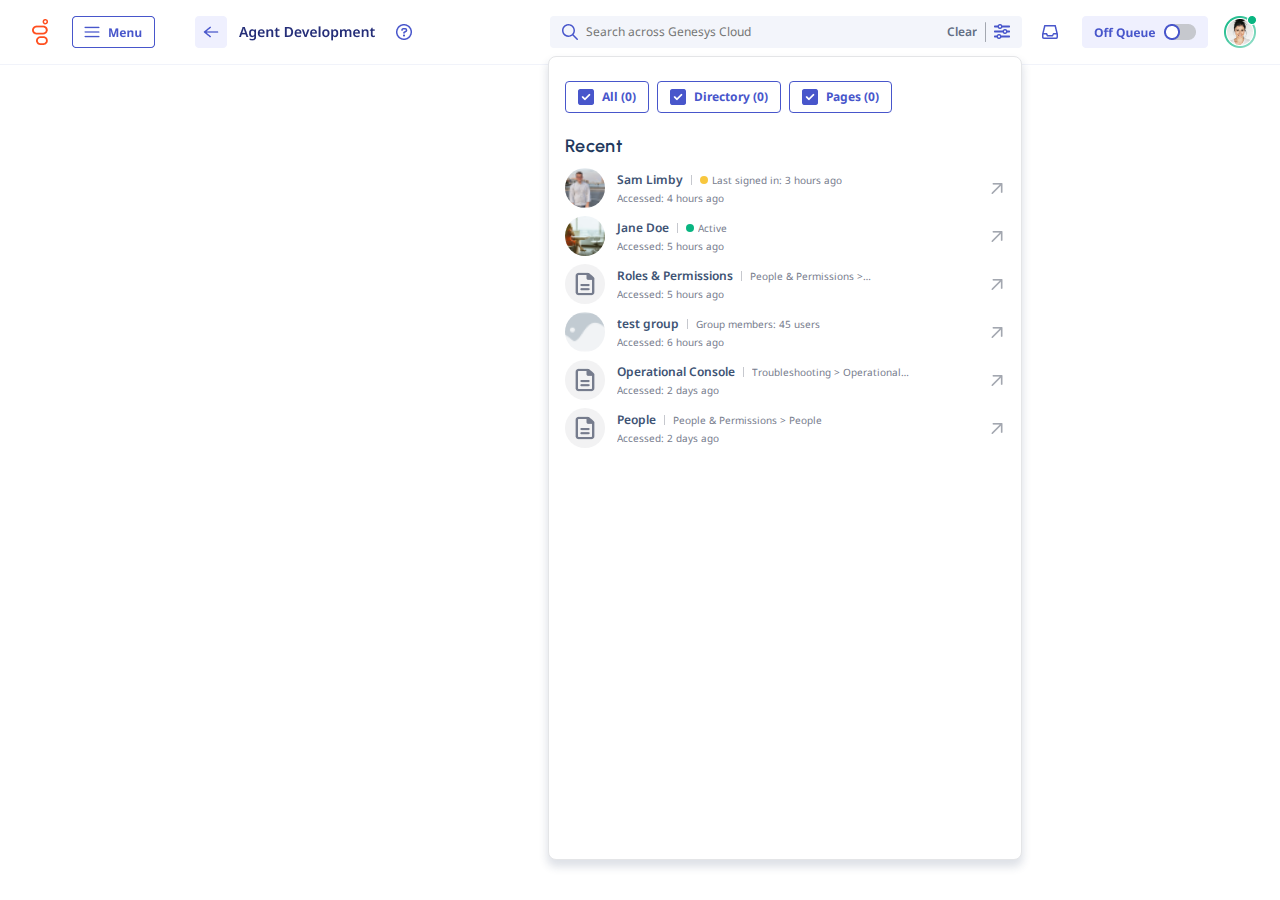
==== index.html @ 3c7d4ca5 "header reorientation and margin changes" ====
<!DOCTYPE html>
<html lang="en">
<head>
  	<meta charset="utf-8">
  	<meta name="viewport" content="initial-scale=1, width=device-width">
  	<link rel="stylesheet"  href="style.css" />
  	<link rel="stylesheet" href="https://fonts.googleapis.com/css2?family=Patrick Hand:wght@400&display=swap" />
    <link rel="preconnect" href="https://fonts.googleapis.com">
    <link rel="preconnect" href="https://fonts.gstatic.com" crossorigin>
    <link href="https://fonts.googleapis.com/css2?family=Noto+Sans:ital,wght@0,100..900;1,100..900&family=Urbanist:ital,wght@0,100..900;1,100..900&display=swap" rel="stylesheet">
    <title>Global Search Wireframe</title>
</head>
<body>
    <script src="script.js"></script>
    <script src="searchData.json"></script>
  	<div class="body-main">
    	<div class="header">
            <div class="search-wrapper">
                <img class="header-left "src="images/left-aligned.png">
                <div class="header-right_aligned">
                    <div class="search-field">
                        <div class="search-left_aligned">
                            <svg xmlns="http://www.w3.org/2000/svg" width="16" height="16" viewBox="0 0 16 16" fill="none">
                                <path d="M15.7574 14.7188L11.5687 10.5312C12.4752 9.42188 12.9754 8.025 12.9754 6.5C12.9754 2.90937 10.0643 0 6.47362 0C2.88297 0 0 2.91031 0 6.5C0 10.0897 2.91079 13 6.47362 13C7.99871 13 9.39784 12.4716 10.506 11.5925L14.6946 15.78C14.8696 15.9281 15.0634 16 15.2541 16C15.4448 16 15.638 15.9267 15.7846 15.7803C16.0762 15.4875 16.0762 15.0125 15.7574 14.7188ZM1.50041 6.5C1.50041 3.74312 3.74414 1.5 6.50175 1.5C9.25937 1.5 11.5031 3.74312 11.5031 6.5C11.5031 9.25688 9.25937 11.5 6.50175 11.5C3.74414 11.5 1.50041 9.25625 1.50041 6.5Z" fill="#4856CB"/>
                            </svg>
                            <input class="search-field_input" type="text" placeholder="Search across Genesys Cloud" id="search-input" autocomplete="off"/>
                        </div>
                        <button class="clear-search" id="search-clear_button">Clear</button>
                        <div class="search-divider"></div>
                        <img class="filter-button" src="icons/filter.png" id="search-filter_button">
                    </div>
                    <img src="images/right-aligned.png">
                </div>
            </div>
        </div>
        <div class="floating-side-sheet" id="floating-side-sheet">
        	<div class="search-container">
                <div class="search-container_lower-row" id="quickfilter-container_default">
                    <button class="quick-filter_button" id="quick-filter_all"></button>
                    <button class="quick-filter_button" id="quick-filter_people">
                        <img src="icons/checked.png">
                        People
                    </button>
                    <button class="quick-filter_button" id="quick-filter_page">
                        <img src="icons/checked.png">
                        Pages
                    </button>
                </div>
                <div class="advanced-filter_container" id="quickfilter-container_active">
                    <div class="advanced-filter_container-header">
                        <h3 class="help-subtitle_text">Filters</h3>
                        <img src="icons/sm-close.png" class="close-filter_icon" id="close-filter">
                    </div>
                    <div class="search-container_lower-row">
                        <div class="filter-placeholder_container">
                            <h3 class="filter-placeholder_text">Placeholder for possible filters</h3>
                        </div>
                    </div>
                </div>
            </div>
            <div class="dynamic-content_block" id="dynamic-content_block">
                <div class="content-body" id="content-container">
                    <h3 class="content-subtitle_text">Recent</h3>
                    <div class="inline-row">
                        <div class="inline-row_nested">
                            <img class="sm-avatar" src="images/image1.png">
                            <div class="inline-text_container">
                                <div class="upper_inline-text_container">
                                    <h4 class="inline-title_text">Sam Limby</h4>
                                    <div class="inline-divider"></div>
                                    <div class="inline-activity_bar">
                                        <div class="inactive-circle"></div>
                                        <p class="inline-footnote_text">
                                            Last signed in: 3 hours ago
                                        </p>
                                    </div>
                                </div>
                                <div class="lower_inline-text_container">
                                    <p class="inline-footnote_text">Accessed: 4 hours ago</p>
                                </div>
                            </div>
                        </div>
                        <img src="icons/open.png">
                    </div>
                    <div class="inline-row">
                        <div class="inline-row_nested">
                            <img class="sm-avatar" src="images/female-image5.png">
                            <div class="inline-text_container">
                                <div class="upper_inline-text_container">
                                    <h4 class="inline-title_text">Jane Doe</h4>
                                    <div class="inline-divider"></div>
                                    <div class="inline-activity_bar">
                                        <div class="active-circle"></div>
                                        <p class="inline-footnote_text">
                                            Active
                                        </p>
                                    </div>
                                </div>
                                <div class="lower_inline-text_container">
                                    <p class="inline-footnote_text">Accessed: 5 hours ago</p>
                                </div>
                            </div>
                        </div>
                        <img src="icons/open.png">
                    </div>
                    <div class="inline-row">
                        <div class="inline-row_nested">
                            <img class="sm-avatar" src="images/icon-avatar.png">
                            <div class="inline-text_container">
                                <div class="upper_inline-text_container">
                                    <h4 class="inline-title_text">Roles & Permissions</h4>
                                    <div class="inline-divider"></div>
                                    <p class="inline-footnote_text">
                                        People & Permissions > Roles/Permissions
                                    </p>
                                </div>
                                <div class="lower_inline-text_container">
                                    <p class="inline-footnote_text">Accessed: 5 hours ago</p>
                                </div>
                            </div>
                        </div>
                        <img src="icons/open.png">
                    </div>
                    <div class="inline-row">
                        <div class="inline-row_nested">
                            <img class="sm-avatar" src="images/placeholder.png">
                            <div class="inline-text_container">
                                <div class="upper_inline-text_container">
                                    <h4 class="inline-title_text">test group</h4>
                                    <div class="inline-divider"></div>
                                    <p class="inline-footnote_text">
                                        Group members: 45 users
                                    </p>
                                </div>
                                <div class="lower_inline-text_container">
                                    <p class="inline-footnote_text">Accessed: 6 hours ago</p>
                                </div>
                            </div>
                        </div>
                        <img src="icons/open.png">
                    </div>
                    <div class="inline-row">
                        <div class="inline-row_nested">
                            <img class="sm-avatar" src="images/icon-avatar.png">
                            <div class="inline-text_container">
                                <div class="upper_inline-text_container">
                                    <h4 class="inline-title_text">Operational Console</h4>
                                    <div class="inline-divider"></div>
                                    <p class="inline-footnote_text">
                                        Troubleshooting > Operational Console
                                    </p>
                                </div>
                                <div class="lower_inline-text_container">
                                    <p class="inline-footnote_text">Accessed: 2 days ago</p>
                                </div>
                            </div>
                        </div>
                        <img src="icons/open.png">
                    </div>
                    <div class="inline-row">
                        <div class="inline-row_nested">
                            <img class="sm-avatar" src="images/icon-avatar.png">
                            <div class="inline-text_container">
                                <div class="upper_inline-text_container">
                                    <h4 class="inline-title_text">People</h4>
                                    <div class="inline-divider"></div>
                                    <p class="inline-footnote_text">
                                        People & Permissions > People
                                    </p>
                                </div>
                                <div class="lower_inline-text_container">
                                    <p class="inline-footnote_text">Accessed: 2 days ago</p>
                                </div>
                            </div>
                        </div>
                        <img src="icons/open.png">
                    </div>
                </div>
            </div>
        </div>
  	</div>
</body>
</html>
---- style.css ----
* {
    padding: 0;
    margin: 0;
}

.body-main {
    width: 100%;
    position: relative;
    background-color: #fff;
    height: 100vh;
    overflow: hidden;
    display: flex;
    flex-direction: column;
    align-items: flex-end;
    justify-content: flex-start;
    text-align: left;
    font-size: 14px;
    color: #626e84;
    font-family: 'Patrick Hand';
}

/* header */

.header {
    display: flex;
    width: 100%;
    border-bottom: 1px solid #F1F3FA;
    background: #FFF;
    overflow: hidden;
    display: flex;
    flex-direction: row;
    align-items: flex-start;
    justify-content: flex-end;
    padding: 16px 24px;
    box-sizing: border-box;
}

.header-right_aligned {
    display: flex;
    flex-direction: row;
    gap: 12px;
}


.search-wrapper {
    display: flex;
    width: 100%;
    flex-direction: row;
    align-items: center;
    justify-content: space-between;
    gap: 12px;
}

.top-nav_search-field-active {
    display: flex;
    width: 448px;
    height: 32px;
    padding: 5px 12px;
    justify-content: space-between;
    align-items: center;
    border-radius: 4px;
    background: var(--color-cornflower-200, #E4E5E7);
    border: transparent;
    cursor: pointer;
}

.icon-wrapper {
    display: flex;
    padding: 8px;
    align-items: center;
    gap: 48px;
    border-radius: 4px;
    background: var(--color-cornflower-400, #A3A7B0);
}

/* header - initial search */

.top-nav_search-field {
    display: flex;
    width: 200px;
    height: 32px;
    padding: 5px 12px;
    justify-content: space-between;
    align-items: center;
    border-radius: 4px;
    background: var(--color-lavenderhaze-200, #F3F5FB);
    border: transparent;
    cursor: pointer;
}

.sm-nav_block {
    display: flex;
    width: var(--button-icon_only-width, 32px);
    height: var(--button-height, 32px);
    justify-content: center;
    align-items: center;
    border-radius: var(--button-border_radius, 4px);
    background: var(--color-cornflower-200, #E4E5E7);
}

.lg-nav_block {
    display: flex;
    width: 164px;
    height: var(--button-height, 32px);
    justify-content: center;
    align-items: center;
    border-radius: var(--button-border_radius, 4px);
    background: var(--color-cornflower-200, #E4E5E7);
}


.top-nav_search-left_aligned {
    display: flex;
    align-items: center;
    gap: 16px;
}

/* Side Sheet [Default] */

.floating-side-sheet {
    position: absolute;
    margin-top: 56px;
    margin-bottom: 40px;
    top: 0;
    bottom: 0; 
    right: 258px;
    display: flex;
    width: 440px;
    padding: 24px 16px;
    flex-direction: column;
    align-items: center;
    gap: 12px;
    flex: 1 0 0;
    border-radius: 8px;
    border: 1px solid var(--color-cornflower-200, #E4E5E7);
    background: #FFF;
    /* ❌[DEPRECATED]/large 30 */
    box-shadow: 0px 6px 8px 1px rgba(35, 57, 93, 0.15);
}

.search-container {
    display: flex;
    width: 100%;
    flex-direction: column;
    align-items: flex-start;
    gap: 12px;
    align-self: stretch;
}

.search-container_upper-row {
    display: flex;
    justify-content: center;
    align-items: flex-start;
    width: 100%;
    gap: 12px;
    align-self: stretch;
}

.search-container_lower-row {
    display: flex;
    align-items: center;
    width: 100%;
    gap: 8px;
}

.container-divider {
    width: 100%;
    height: 1px;
    background: var(--color-cornflower-200, #E4E5E7);
}

.dynamic-content_block {
    display: flex;
    width: 100%;
    height: 100%;
    overflow: scroll; 
    flex-direction: column;
    gap: 24px;
    margin-top: 8px;

}

.content-body {
    display: flex;
    flex-direction: column;
    align-items: center;
    width: 100%;
    gap: 8px;
    align-self: stretch;
    box-sizing: border-box;
}

.content-subtitle_text {
    color: var(--color-cornflower-800, #23395D);
    font-family: Urbanist;
    font-size: 18px;
    font-style: normal;
    font-weight: 600;
    line-height: 27px; /* 150% */
    letter-spacing: 0.36px;
    align-items: center;
    gap: 8px;
    align-self: stretch;
}

/* Side Sheet [Partial Input] */

.content-section {
    display: flex;
    height: 263px;
    flex-direction: column;
    align-items: center;
    gap: 8px;
    align-self: stretch;
    overflow: hidden;
}

.content-subtitle {
    display: flex;
    align-items: flex-start;
    gap: 8px;
    align-self: stretch;
}


/* Search Field - Side Sheet */

.search-field {
    display: flex;
    width: 448px;
    padding: 5px 12px;
    align-items: center;
    gap: 8px;
    border-radius: 4px;
    background: var(--color-lavenderhaze-200, #F3F5FB);
    justify-content: space-between;
}

.search-left_aligned {
    display: flex;
    flex: 1;
    align-items: center;
    gap: 8px;
}

.search-field_input {
    display: flex;
    flex: 1;
    align-items: center;
    color: var(--color-cornflower-700, #3E5374);
    font-family: "Noto Sans";
    font-size: 12px;
    font-style: normal;
    font-weight: 400;
    line-height: 18px; /* 150% */
    border: transparent;
    background-color: transparent;
    outline: none;
}

.search-field_input:placeholder-shown {
    overflow: hidden;
    color: var(--color-cornflower-400, #A3A7B0);
    font-family: "Noto Sans";
    font-size: 12px;
    font-style: normal;
    font-weight: 400;
    line-height: 18px; /* 150% */
}

.clear-search {
    background: transparent;
    border: transparent;
    overflow: hidden;
    color: var(--color-cornflower-600, #626E84);
    text-overflow: ellipsis;
    font-family: "Noto Sans";
    font-size: 12px;
    font-style: normal;
    font-weight: 600;
    line-height: 18px; /* 150% */
    cursor: pointer;
}

.filter-button {
    display: flex;
    justify-content: center;
    align-items: center;
    fill: var(--color-cornflower-800, #23395D);
    cursor: pointer;
}

.search-divider {
    width: 1px;
    height: 20px;
    flex-shrink: 0;
    border-radius: 32px;
    background: var(--color-cornflower-400, #A3A7B0);
}

.quick-filter_all {
    display: flex;
    height: var(--button-height, 32px);
    padding: 0px 12px;
    justify-content: center;
    align-items: center;
    gap: 8px;
    border-radius: var(--button-border_radius, 4px);
    background: var(--color-lavenderhaze-200, #F3F5FB);
    color: var(--button-secondary-default-foreground_color, #4856CB);
    border: transparent;
    font-family: "Noto Sans";
    font-size: 12px;
    font-style: normal;
    font-weight: 700;
    line-height: 16px; /* 133.333% */
    cursor: pointer;
}

.quick-filter_all:hover {
    background: #EFF0FE;
}

.quick-filter_all-active {
    display: flex;
    display: flex;
    height: var(--button-height, 32px);
    padding: 0px 12px;
    justify-content: center;
    align-items: center;
    gap: 8px;
    border-radius: var(--button-border_radius, 4px);
    border: transparent;
    background: #C6CEEC;
    color: var(--button-secondary-default-foreground_color, #4856CB);
    font-family: "Noto Sans";
    font-size: 12px;
    font-style: normal;
    font-weight: 700;
    line-height: 16px; /* 133.333% */
    cursor: pointer;
}

.quick-filter_all-active:hover {
    background: var(--color-lavenderhaze-300, #B5BFE6);
}

.quick-filter_button {
    display: flex;
    height: var(--button-height, 32px);
    padding: 0px 12px;
    justify-content: center;
    align-items: center;
    gap: 8px;
    border-radius: var(--button-border_radius, 4px);
    border: 1px solid var(--button-tertiary-default-foreground_color, #4856CB);
    background: var(--button-tertiary-default-background_color, rgba(0, 0, 0, 0.00));
    color: var(--button-tertiary-default-foreground_color, #4856CB);
    font-family: "Noto Sans";
    font-size: 12px;
    font-style: normal;
    font-weight: 700;
    line-height: 16px; /* 133.333% */
    cursor: pointer;
}

.quick-filter_button:hover {
    background-color: var(--color-lavenderhaze-200, #F3F5FB);
}

.advanced-filter_container {
    display: flex;
    padding: 12px 16px;
    flex-direction: column;
    justify-content: center;
    align-items: flex-start;
    gap: 8px;
    align-self: stretch;
    border-radius: 8px;
    background: var(--color-lavenderhaze-200, #F3F5FB);
}

.help-subtitle_text {
    color: var(--color-primary-main, #4856CB);
    font-family: "Noto Sans";
    font-size: 12px;
    font-style: normal;
    font-weight: 600;
    line-height: 18px; /* 150% */
}

.advanced-filter_container-header {
    display: flex;
    justify-content: space-between;
    align-items: center;
    align-self: stretch;
}

.filter-placeholder_container {
    display: flex;
    padding: 12px 16px;
    width: 100%;
    justify-content: center;
    align-items: center;
    gap: 10px;
    align-self: stretch;
    border-radius: 4px;
    border: 1px dashed var(--color-lavenderhaze-600, #B5BFE6);
    background: var(--color-lavenderhaze-300, #E8EBF7);
}

.filter-placeholder_text {
    color: var(--color-primary-main, #4856CB);
    font-family: "Noto Sans";
    font-size: 12px;
    font-style: normal;
    font-weight: 400;
    line-height: 18px; /* 150% */
}

.advanced-filter_tag {
    display: flex;
    padding: 4px 12px;
    justify-content: center;
    align-items: center;
    gap: 4px;
    border-radius: 16px;
    border: 1px solid var(--color-cornflower-400, #A3A7B0);
    background: var(--color-white, #FFF);
    color: var(--color-cornflower-700, #3E5374);
    font-family: "Patrick Hand";
    font-size: 12px;
    font-style: normal;
    font-weight: 400;
    line-height: 18px; /* 150% */
}

.close-filter_icon {
    cursor: pointer;
}


/* Inline-row - Side Sheet */

.content-header_block {
    display: flex;
    flex-direction: column;
    width: 100%;
    padding: 0px 0px 8px 0px;
    align-items: center;
    gap: 12px;
}

.content-header_line {
    display: flex;
    height: 1px;
    width: 100%;
    background: var(--color-cornflower-200, #E4E5E7);
}

.content-container_subtitle-row {
    display: inline-flex;
    align-items: center;
    width: 100%;
    gap: 8px;
}

.inline-row {
    display: flex;
    width: 100%;
    align-items: center;
    gap: 8px;
    align-self: stretch;
}

.inline-row_nested {
    display: flex;
    align-items: center;
    gap: 12px;
    flex: 1 0 0;
}

.sm-avatar {
    display: flex;
    width: 40px;
    height: 40px;
    border-radius: 100px;
}

.inline-text_container {
    display: flex;
    width: 306px;
    gap: 2px;
    flex-direction: column;
    align-items: flex-start;
}

.upper_inline-text_container {
    display: flex;
    align-items: center;
    gap: 8px;
}

.inline-divider {
    width: 1px;
    height: 10px;
    background-color: var(--color-cornflower-300, #C6C8CE);
}

.inline-activity_bar {
    display: flex;
    align-items: center;
    gap: 4px;
}

.inactive-circle {
    width: 8px;
    height: 8px;
    border-radius: 100px;
    background-color: var(--color-warning-main, #F8C73E);
}

.active-circle {
    width: 8px;
    height: 8px;
    border-radius: 100px;
    background-color: #09B581;
}

.lower_inline-text_container {
    display: flex;
    align-items: center;
    gap: 8px;
    width: 100%;
}

.search-text {
    color: var(--color-cornflower-400, #A3A7B0);
    font-family: "Noto Sans";
    font-size: 12px;
    font-style: normal;
    font-weight: 400;
    line-height: 18px; /* 150% */
}

.inline-title_text {
    color: var(--color-cornflower-700, #3E5374);
    font-family: "Noto Sans";
    font-size: 12px;
    font-style: normal;
    font-weight: 600;
    line-height: 18px; /* 150% */
}

.inline-body_text {
    color: var(--color-cornflower-600, #626E84);
    font-family: "Noto Sans";
    font-size: 10px;
    font-style: normal;
    font-weight: 400;
    line-height: normal;
}

.inline-bold-body_text {
    color: var(--color-cornflower-700, #3E5374);
    font-family: "Patrick Hand";
    font-size: 12px;
    font-style: normal;
    font-weight: 400;
    line-height: 18px; /* 150% */
}

.inline-footnote_text {
    display: -webkit-box;
    -webkit-box-orient: vertical;
    -webkit-line-clamp: 1;
    flex: 1 0 0;
    overflow: hidden;
    color: var(--color-cornflower-500, #767C8D);
    text-overflow: ellipsis;
    font-family: "Noto Sans";
    font-size: 10px;
    font-style: normal;
    font-weight: 400;
    line-height: normal;
}

.text-highlight {
    background-color: lightgrey;
}

.quick-action {
    display: flex;
    padding: 4px;
    align-items: center;
    border-radius: 4px;
    border: 1px solid var(--color-cornflower-100, #F2F2F3);
    background: var(--color-lavenderhaze-100, #FBFCFE);
}

.quick-action-nested {
    display: flex;
    padding: 4px 6px;
    justify-content: center;
    align-items: center;
    gap: 10px;
}

.chat-icon {
    display: flex;
    width: var(--icon-size-sm, 16px);
    height: 16px;
    justify-content: center;
    align-items: center;
}

.icon-avatar {
    display: flex;
    padding: 7.111px;
    align-items: center;
    gap: 8.889px;
    border-radius: 3.556px;
    background: var(--color-cornflower-100, #F2F2F3);
}

/* Help Section Element */

#search-help_block {
    display: flex;
    width: 100%;
}

.help-block {
    display: flex;
    width: 100%;
    padding: 12px 16px;
    align-items: center;
    gap: 8px;
    align-self: stretch;
    border-radius: 8px;
    border: 1px solid var(--color-lavenderhaze-500, #C6CEEC);
    background: var(--color-lavenderhaze-100, #FBFCFE);
    box-sizing: border-box;
}

.help-block_nested {
    display: flex;
    flex-direction: column;
    align-items: flex-start;
    gap: 8px;
    flex: 1 0 0;
}

.help-block_upper-container {
    display: flex;
    width: 100%;
    align-items: center;
    gap: 4px;
}

.help-title_text {
    color: var(--color-primary-main, #4856CB);
    font-family: "Noto Sans";
    font-size: 12px;
    font-style: normal;
    font-weight: 600;
    line-height: 18px; /* 150% */
}

.help-body_text {
    color: var(--color-primary-main, #4856CB);
    font-family: "Noto Sans";
    font-size: 12px;
    font-style: normal;
    font-weight: 400;
    line-height: 18px; /* 150% */
}
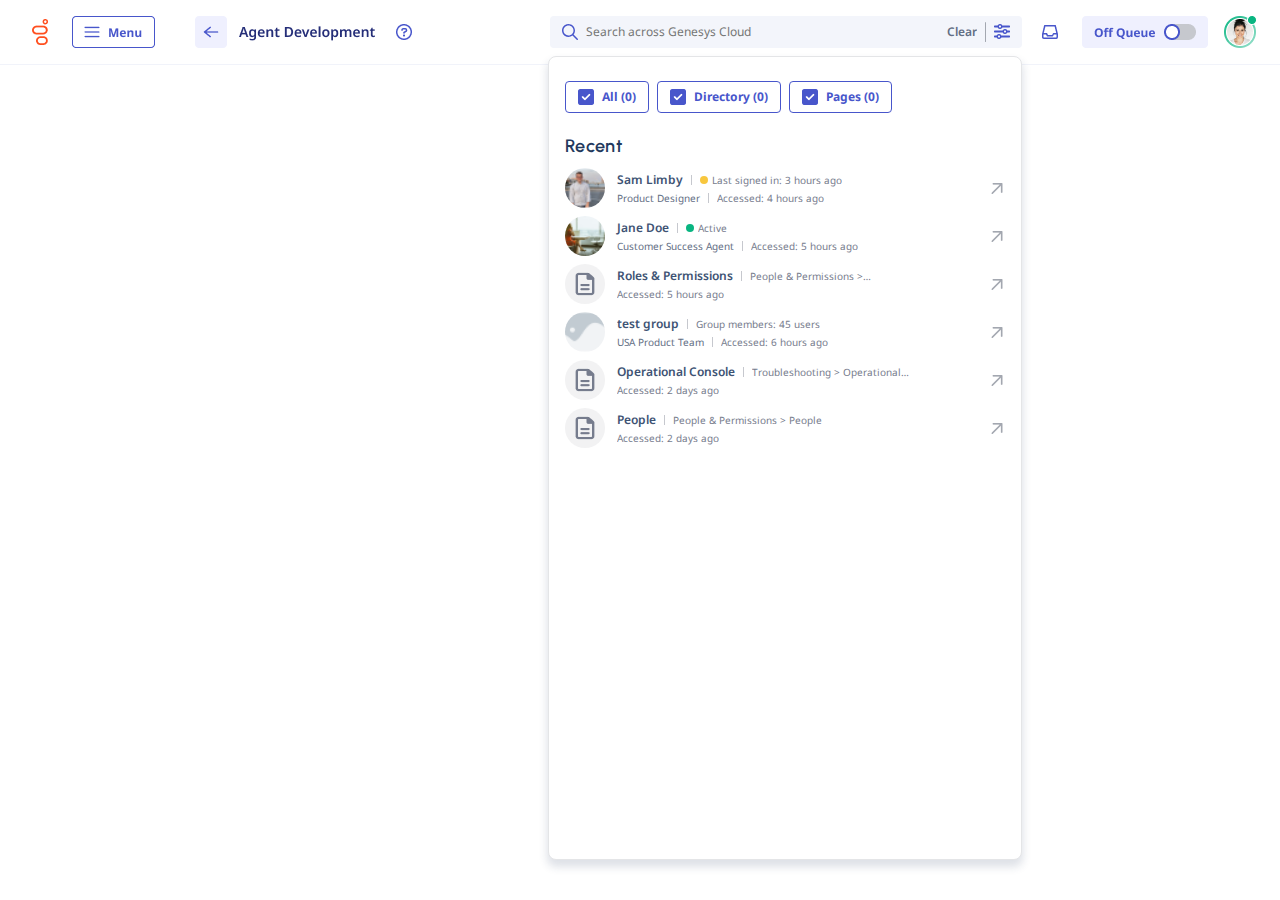
==== commit 4603ec23: "changes to recent state and activation of the search dropdown when the input is hit at 2" ====
--- a/index.html
+++ b/index.html
@@ -76,6 +76,8 @@
                                     </div>
                                 </div>
                                 <div class="lower_inline-text_container">
+                                    <p class="inline-body_text">Product Designer</p>
+                                    <div class="inline-divider"></div>
                                     <p class="inline-footnote_text">Accessed: 4 hours ago</p>
                                 </div>
                             </div>
@@ -97,6 +99,8 @@
                                     </div>
                                 </div>
                                 <div class="lower_inline-text_container">
+                                    <p class="inline-body_text">Customer Success Agent</p>
+                                    <div class="inline-divider"></div>
                                     <p class="inline-footnote_text">Accessed: 5 hours ago</p>
                                 </div>
                             </div>
@@ -133,6 +137,8 @@
                                     </p>
                                 </div>
                                 <div class="lower_inline-text_container">
+                                    <p class="inline-body_text">USA Product Team</p>
+                                    <div class="inline-divider"></div>
                                     <p class="inline-footnote_text">Accessed: 6 hours ago</p>
                                 </div>
                             </div>
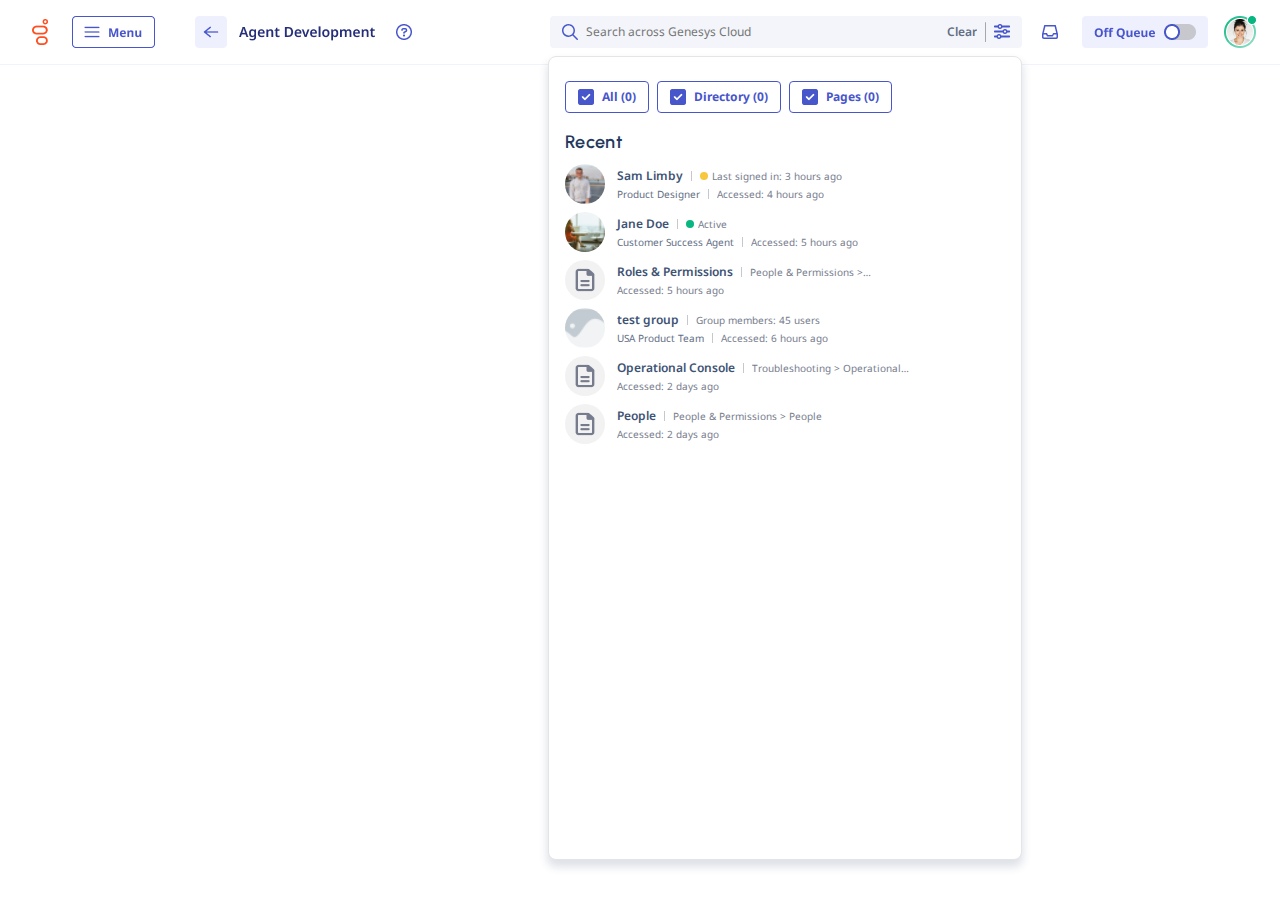
==== commit bcc69776: "kebab menu dropdown" ====
--- a/index.html
+++ b/index.html
@@ -82,7 +82,6 @@
                                 </div>
                             </div>
                         </div>
-                        <img src="icons/open.png">
                     </div>
                     <div class="inline-row">
                         <div class="inline-row_nested">
@@ -105,7 +104,6 @@
                                 </div>
                             </div>
                         </div>
-                        <img src="icons/open.png">
                     </div>
                     <div class="inline-row">
                         <div class="inline-row_nested">
@@ -123,7 +121,6 @@
                                 </div>
                             </div>
                         </div>
-                        <img src="icons/open.png">
                     </div>
                     <div class="inline-row">
                         <div class="inline-row_nested">
@@ -143,7 +140,6 @@
                                 </div>
                             </div>
                         </div>
-                        <img src="icons/open.png">
                     </div>
                     <div class="inline-row">
                         <div class="inline-row_nested">
@@ -161,7 +157,6 @@
                                 </div>
                             </div>
                         </div>
-                        <img src="icons/open.png">
                     </div>
                     <div class="inline-row">
                         <div class="inline-row_nested">
@@ -179,7 +174,6 @@
                                 </div>
                             </div>
                         </div>
-                        <img src="icons/open.png">
                     </div>
                 </div>
             </div>
--- a/style.css
+++ b/style.css
@@ -176,7 +176,7 @@
     overflow: scroll; 
     flex-direction: column;
     gap: 24px;
-    margin-top: 8px;
+    margin-top: 4px;
 
 }
 
@@ -207,10 +207,10 @@
 
 .content-section {
     display: flex;
-    height: 263px;
-    flex-direction: column;
-    align-items: center;
-    gap: 8px;
+    height: auto;
+    flex-direction: column;
+    align-items: center;
+    gap: 12px;
     align-self: stretch;
     overflow: hidden;
 }
@@ -222,8 +222,55 @@
     align-self: stretch;
 }
 
+.kebab-icon {
+    cursor: pointer;
+}
+
+.kebab-container {
+    position: relative;
+    height: auto;
+    width: auto;
+}
+
+.kebab-option_menu {
+    position: absolute;
+    right: 16px;
+    top: 24px;
+    display: flex;
+    width: 160px;
+    padding: 16px 12px;
+    flex-direction: column;
+    align-items: flex-start;
+    border-radius: var(--menu-border_radius, 4px);
+    border: 1px solid var(--color-cornflower-300, #C6C8CE);
+    background: var(--menu-background_color, #FFF);
+
+    /* ❌[DEPRECATED]/elevation/small 10 */
+    box-shadow: 0px 2px 4px 1px rgba(35, 57, 92, 0.10);
+}
+
+.kebab-option_text {
+    display: flex;
+    height: 16px;
+    flex-direction: column;
+    justify-content: center;
+    align-self: stretch;
+    overflow: hidden;
+    color: var(--menu-option-label-foreground_color, #1B2C48);
+    text-overflow: ellipsis;
+    white-space: nowrap;
+    font-family: "Noto Sans";
+    font-size: 12px;
+    font-style: normal;
+    font-weight: 400;
+    line-height: 16px; /* 133.333% */
+}
 
 /* Search Field - Side Sheet */
+
+.input-highlight {
+    background: rgba(163, 167, 176, 0.32);
+}
 
 .search-field {
     display: flex;
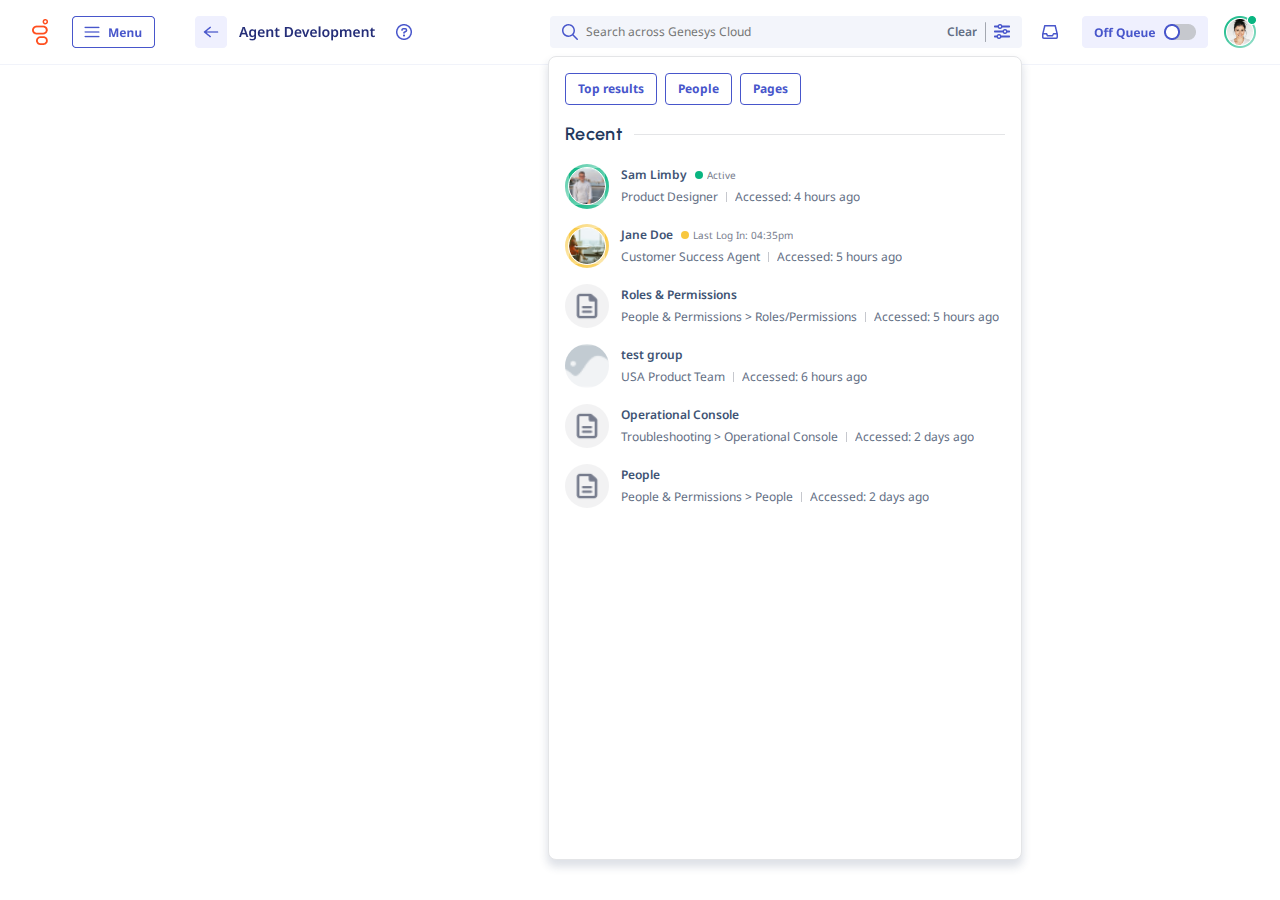
==== commit fac94c5b: "final design iteration" ====
--- a/index.html
+++ b/index.html
@@ -36,13 +36,13 @@
         <div class="floating-side-sheet" id="floating-side-sheet">
         	<div class="search-container">
                 <div class="search-container_lower-row" id="quickfilter-container_default">
-                    <button class="quick-filter_button" id="quick-filter_all"></button>
+                    <button class="quick-filter_button" id="quick-filter_all">
+                        Top results
+                    </button>
                     <button class="quick-filter_button" id="quick-filter_people">
-                        <img src="icons/checked.png">
                         People
                     </button>
                     <button class="quick-filter_button" id="quick-filter_page">
-                        <img src="icons/checked.png">
                         Pages
                     </button>
                 </div>
@@ -60,36 +60,19 @@
             </div>
             <div class="dynamic-content_block" id="dynamic-content_block">
                 <div class="content-body" id="content-container">
-                    <h3 class="content-subtitle_text">Recent</h3>
+                    <div class="content-container_subtitle-row">
+                        <h3 class="recent-subtitle_text">Recent</h3>
+                        <div class="content-header_line"></div>
+                    </div>
                     <div class="inline-row">
                         <div class="inline-row_nested">
-                            <img class="sm-avatar" src="images/image1.png">
+                            <div class="avatar-container">
+                                <img class="avatar-image_active" src="images/image1.png">
+                                <div class="avatar-ring_gap"></div>
+                            </div>
                             <div class="inline-text_container">
                                 <div class="upper_inline-text_container">
                                     <h4 class="inline-title_text">Sam Limby</h4>
-                                    <div class="inline-divider"></div>
-                                    <div class="inline-activity_bar">
-                                        <div class="inactive-circle"></div>
-                                        <p class="inline-footnote_text">
-                                            Last signed in: 3 hours ago
-                                        </p>
-                                    </div>
-                                </div>
-                                <div class="lower_inline-text_container">
-                                    <p class="inline-body_text">Product Designer</p>
-                                    <div class="inline-divider"></div>
-                                    <p class="inline-footnote_text">Accessed: 4 hours ago</p>
-                                </div>
-                            </div>
-                        </div>
-                    </div>
-                    <div class="inline-row">
-                        <div class="inline-row_nested">
-                            <img class="sm-avatar" src="images/female-image5.png">
-                            <div class="inline-text_container">
-                                <div class="upper_inline-text_container">
-                                    <h4 class="inline-title_text">Jane Doe</h4>
-                                    <div class="inline-divider"></div>
                                     <div class="inline-activity_bar">
                                         <div class="active-circle"></div>
                                         <p class="inline-footnote_text">
@@ -98,79 +81,99 @@
                                     </div>
                                 </div>
                                 <div class="lower_inline-text_container">
-                                    <p class="inline-body_text">Customer Success Agent</p>
+                                    <p class="primary-inline-body_text">Product Designer</p>
                                     <div class="inline-divider"></div>
-                                    <p class="inline-footnote_text">Accessed: 5 hours ago</p>
+                                    <p class="secondary-inline-body_text">Accessed: 4 hours ago</p>
                                 </div>
                             </div>
                         </div>
                     </div>
                     <div class="inline-row">
                         <div class="inline-row_nested">
-                            <img class="sm-avatar" src="images/icon-avatar.png">
+                            <div class="avatar-container">
+                                <img class="avatar-image_inactive" src="images/female-image5.png">
+                                <div class="avatar-ring_gap"></div>
+                            </div>
                             <div class="inline-text_container">
                                 <div class="upper_inline-text_container">
-                                    <h4 class="inline-title_text">Roles & Permissions</h4>
-                                    <div class="inline-divider"></div>
-                                    <p class="inline-footnote_text">
-                                        People & Permissions > Roles/Permissions
-                                    </p>
+                                    <h4 class="inline-title_text">Jane Doe</h4>
+                                    <div class="inline-activity_bar">
+                                        <div class="inactive-circle"></div>
+                                        <p class="inline-footnote_text">
+                                            Last Log In: 04:35pm
+                                        </p>
+                                    </div>
                                 </div>
                                 <div class="lower_inline-text_container">
-                                    <p class="inline-footnote_text">Accessed: 5 hours ago</p>
+                                    <p class="primary-inline-body_text">Customer Success Agent</p>
+                                    <div class="inline-divider"></div>
+                                    <p class="secondary-inline-body_text">Accessed: 5 hours ago</p>
                                 </div>
                             </div>
                         </div>
                     </div>
                     <div class="inline-row">
                         <div class="inline-row_nested">
-                            <img class="sm-avatar" src="images/placeholder.png">
+                            <img class="page-category_avatar" src="images/icon-avatar.png">
                             <div class="inline-text_container">
                                 <div class="upper_inline-text_container">
-                                    <h4 class="inline-title_text">test group</h4>
-                                    <div class="inline-divider"></div>
-                                    <p class="inline-footnote_text">
-                                        Group members: 45 users
-                                    </p>
+                                    <h4 class="inline-title_text">Roles & Permissions</h4>
                                 </div>
                                 <div class="lower_inline-text_container">
-                                    <p class="inline-body_text">USA Product Team</p>
+                                    <p class="primary-inline-body_text">
+                                        People & Permissions > Roles/Permissions
+                                    </p>
                                     <div class="inline-divider"></div>
-                                    <p class="inline-footnote_text">Accessed: 6 hours ago</p>
+                                    <p class="secondary-inline-body_text">Accessed: 5 hours ago</p>
                                 </div>
                             </div>
                         </div>
                     </div>
                     <div class="inline-row">
                         <div class="inline-row_nested">
-                            <img class="sm-avatar" src="images/icon-avatar.png">
+                            <img class="group_avatar" src="images/placeholder.png">
                             <div class="inline-text_container">
                                 <div class="upper_inline-text_container">
-                                    <h4 class="inline-title_text">Operational Console</h4>
-                                    <div class="inline-divider"></div>
-                                    <p class="inline-footnote_text">
-                                        Troubleshooting > Operational Console
-                                    </p>
+                                    <h4 class="inline-title_text">test group</h4>
                                 </div>
                                 <div class="lower_inline-text_container">
-                                    <p class="inline-footnote_text">Accessed: 2 days ago</p>
+                                    <p class="primary-inline-body_text">USA Product Team</p>
+                                    <div class="inline-divider"></div>
+                                    <p class="secondary-inline-body_text">Accessed: 6 hours ago</p>
                                 </div>
                             </div>
                         </div>
                     </div>
                     <div class="inline-row">
                         <div class="inline-row_nested">
-                            <img class="sm-avatar" src="images/icon-avatar.png">
+                            <img class="page-category_avatar" src="images/icon-avatar.png">
+                            <div class="inline-text_container">
+                                <div class="upper_inline-text_container">
+                                    <h4 class="inline-title_text">Operational Console</h4>
+                                </div>
+                                <div class="lower_inline-text_container">
+                                    <p class="primary-inline-body_text">
+                                        Troubleshooting > Operational Console
+                                    </p>
+                                    <div class="inline-divider"></div>
+                                    <p class="secondary-inline-body_text">Accessed: 2 days ago</p>
+                                </div>
+                            </div>
+                        </div>
+                    </div>
+                    <div class="inline-row">
+                        <div class="inline-row_nested">
+                            <img class="page-category_avatar" src="images/icon-avatar.png">
                             <div class="inline-text_container">
                                 <div class="upper_inline-text_container">
                                     <h4 class="inline-title_text">People</h4>
-                                    <div class="inline-divider"></div>
-                                    <p class="inline-footnote_text">
+                                </div>
+                                <div class="lower_inline-text_container">
+                                    <p class="primary-inline-body_text">
                                         People & Permissions > People
                                     </p>
-                                </div>
-                                <div class="lower_inline-text_container">
-                                    <p class="inline-footnote_text">Accessed: 2 days ago</p>
+                                    <div class="inline-divider"></div>
+                                    <p class="secondary-inline-body_text">Accessed: 2 days ago</p>
                                 </div>
                             </div>
                         </div>
--- a/style.css
+++ b/style.css
@@ -125,8 +125,8 @@
     bottom: 0; 
     right: 258px;
     display: flex;
-    width: 440px;
-    padding: 24px 16px;
+    width: 472px;
+    padding: 16px 0px;
     flex-direction: column;
     align-items: center;
     gap: 12px;
@@ -142,25 +142,16 @@
     display: flex;
     width: 100%;
     flex-direction: column;
-    align-items: flex-start;
-    gap: 12px;
-    align-self: stretch;
-}
-
-.search-container_upper-row {
-    display: flex;
-    justify-content: center;
-    align-items: flex-start;
-    width: 100%;
-    gap: 12px;
-    align-self: stretch;
+    padding: 0px 16px;
+    box-sizing: border-box;
 }
 
 .search-container_lower-row {
     display: flex;
-    align-items: center;
-    width: 100%;
-    gap: 8px;
+    width: 100%;
+    align-items: center;
+    gap: 8px;
+    box-sizing: content-box;
 }
 
 .container-divider {
@@ -177,7 +168,15 @@
     flex-direction: column;
     gap: 24px;
     margin-top: 4px;
-
+}
+
+.dynamic-content_block-customize {
+    display: flex;
+    width: 100%;
+    height: 100%;
+    overflow: scroll; 
+    flex-direction: column;
+    gap: 16px;
 }
 
 .content-body {
@@ -185,13 +184,13 @@
     flex-direction: column;
     align-items: center;
     width: 100%;
-    gap: 8px;
     align-self: stretch;
     box-sizing: border-box;
 }
 
 .content-subtitle_text {
     color: var(--color-cornflower-800, #23395D);
+    width: 100%;
     font-family: Urbanist;
     font-size: 18px;
     font-style: normal;
@@ -203,6 +202,20 @@
     align-self: stretch;
 }
 
+.recent-subtitle_text {
+    color: var(--color-cornflower-800, #23395D);
+    width: 100%;
+    font-family: Urbanist;
+    font-size: 18px;
+    font-style: normal;
+    font-weight: 600;
+    line-height: 27px; /* 150% */
+    letter-spacing: 0.36px;
+    align-items: center;
+    gap: 8px;
+    width: auto;
+}
+
 /* Side Sheet [Partial Input] */
 
 .content-section {
@@ -210,9 +223,21 @@
     height: auto;
     flex-direction: column;
     align-items: center;
-    gap: 12px;
     align-self: stretch;
     overflow: hidden;
+}
+
+.customize_content-section {
+    display: flex;
+    margin-top: 8px;
+    padding: 12px 8px 20px 8px;
+    justify-content: center;
+    align-items: flex-start;
+    align-self: stretch;
+    border-radius: 8px;
+    border: 1px solid var(--color-blueberry-200, #CED2FC);
+    background: var(--color-blueberry-50, #EFF0FE);
+    box-shadow: 0px 2px 4px 1px rgba(35, 57, 92, 0.10);
 }
 
 .content-subtitle {
@@ -244,9 +269,12 @@
     border-radius: var(--menu-border_radius, 4px);
     border: 1px solid var(--color-cornflower-300, #C6C8CE);
     background: var(--menu-background_color, #FFF);
-
-    /* ❌[DEPRECATED]/elevation/small 10 */
     box-shadow: 0px 2px 4px 1px rgba(35, 57, 92, 0.10);
+}
+
+.kebab-option_menu:hover {
+    background: var(--menu-option-hover-background_color, #EFF0FE);
+    cursor: pointer;
 }
 
 .kebab-option_text {
@@ -509,7 +537,11 @@
     display: inline-flex;
     align-items: center;
     width: 100%;
-    gap: 8px;
+    gap: 12px;
+    padding-bottom: 8px;
+    padding-left: 16px;
+    padding-right: 16px;
+    box-sizing: border-box;
 }
 
 .inline-row {
@@ -518,6 +550,8 @@
     align-items: center;
     gap: 8px;
     align-self: stretch;
+    padding: 8px 16px;
+    box-sizing: border-box;
 }
 
 .inline-row_nested {
@@ -527,19 +561,59 @@
     flex: 1 0 0;
 }
 
-.sm-avatar {
-    display: flex;
-    width: 40px;
-    height: 40px;
-    border-radius: 100px;
+.avatar-container {
+    position: relative;
+    display: flex;
+    width: 44px;
+    height: 44px;
+    flex-direction: column;
+    align-items: flex-start;
+}
+
+.avatar-image_active {
+    align-self: stretch;
+    border-radius: var(--avatar-content-border_radius, 256px);
+    border: 4px solid transparent;
+    background: linear-gradient(#fff, #fff) padding-box, linear-gradient(135deg, #09B581 0%, #9DE1CD 100%)
+
+}
+
+.avatar-image_inactive {
+    align-self: stretch;
+    border-radius: var(--avatar-content-border_radius, 256px);
+    border: 4px solid transparent;
+    background: linear-gradient(#fff, #fff) padding-box, linear-gradient(135deg, #F8C73E 0%, #FCE9B2 100%);
+
+}
+
+.page-category_avatar {
+    width: 44px; 
+    height: 44px;
+    border-radius: var(--avatar-content-border_radius, 256px);
+}
+
+.group_avatar {
+    width: 44px;
+    height: 44px;
+    border-radius: var(--avatar-content-border_radius, 256px);
+}
+
+.avatar-ring_gap {
+    width: 36px;
+    height: 36px;
+    border-radius: 256px;
+    position: absolute;
+    bottom: 3px;
+    left: 3px;
+    border: var(--focus_ring-offset, 1.2px) solid var(--color-white, #FFF);
 }
 
 .inline-text_container {
     display: flex;
-    width: 306px;
-    gap: 2px;
     flex-direction: column;
     align-items: flex-start;
+    gap: 4px;
+    flex: 1 0 0;
 }
 
 .upper_inline-text_container {
@@ -576,9 +650,9 @@
 
 .lower_inline-text_container {
     display: flex;
-    align-items: center;
-    gap: 8px;
-    width: 100%;
+    flex: 1; 
+    align-items: center;
+    gap: 8px;
 }
 
 .search-text {
@@ -592,6 +666,8 @@
 
 .inline-title_text {
     color: var(--color-cornflower-700, #3E5374);
+
+    /* core/typography/body/sm/semi_bold */
     font-family: "Noto Sans";
     font-size: 12px;
     font-style: normal;
@@ -599,13 +675,32 @@
     line-height: 18px; /* 150% */
 }
 
-.inline-body_text {
+.primary-inline-body_text {
     color: var(--color-cornflower-600, #626E84);
-    font-family: "Noto Sans";
-    font-size: 10px;
-    font-style: normal;
-    font-weight: 400;
-    line-height: normal;
+
+    /* core/typography/body/sm/regular */
+    font-family: "Noto Sans";
+    font-size: 12px;
+    font-style: normal;
+    font-weight: 400;
+    line-height: 18px; /* 150% */
+}
+
+.secondary-inline-body_text {
+    color: var(--color-cornflower-600, #626E84);
+
+    /* core/typography/body/sm/regular */
+    font-family: "Noto Sans";
+    font-size: 12px;
+    font-style: normal;
+    font-weight: 400;
+    line-height: 18px; /* 150% */
+    text-overflow: ellipsis;
+    overflow: hidden;
+    display: -webkit-box;
+    -webkit-box-orient: vertical;
+    -webkit-line-clamp: 1;
+    flex: 1 0 0;
 }
 
 .inline-bold-body_text {
@@ -681,6 +776,10 @@
     display: flex;
     width: 100%;
     padding: 12px 16px;
+    margin-top: 16px;
+    margin-bottom: 8px;
+    margin-left: 16px;
+    margin-right: 16px;
     align-items: center;
     gap: 8px;
     align-self: stretch;
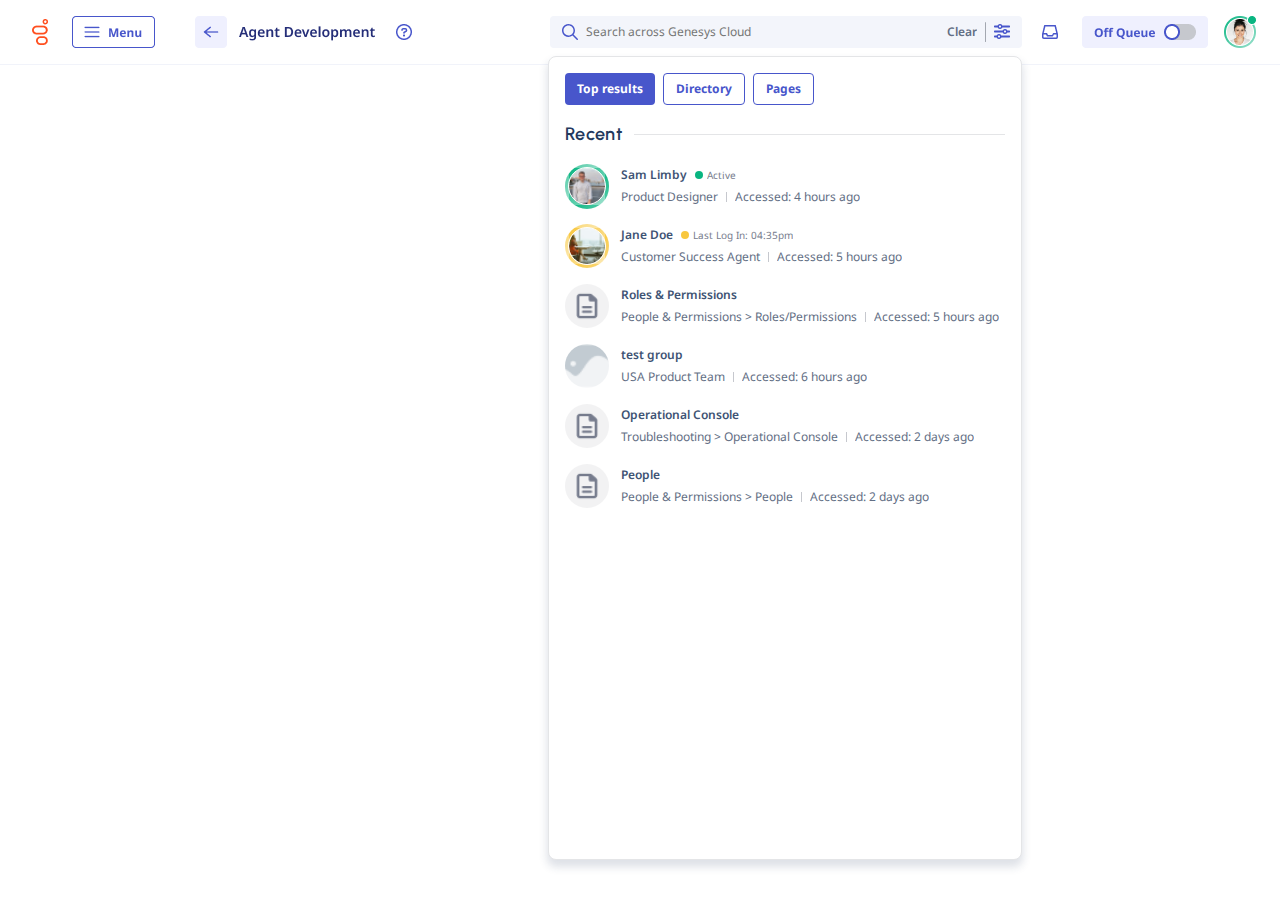
==== commit d44f4443: "quick filter working" ====
--- a/index.html
+++ b/index.html
@@ -36,11 +36,11 @@
         <div class="floating-side-sheet" id="floating-side-sheet">
         	<div class="search-container">
                 <div class="search-container_lower-row" id="quickfilter-container_default">
-                    <button class="quick-filter_button" id="quick-filter_all">
+                    <button class="quick-filter_button-active" id="quick-filter_all">
                         Top results
                     </button>
                     <button class="quick-filter_button" id="quick-filter_people">
-                        People
+                        Directory
                     </button>
                     <button class="quick-filter_button" id="quick-filter_page">
                         Pages
--- a/style.css
+++ b/style.css
@@ -190,7 +190,7 @@
 
 .content-subtitle_text {
     color: var(--color-cornflower-800, #23395D);
-    width: 100%;
+    width: auto;
     font-family: Urbanist;
     font-size: 18px;
     font-style: normal;
@@ -199,7 +199,7 @@
     letter-spacing: 0.36px;
     align-items: center;
     gap: 8px;
-    align-self: stretch;
+    white-space: nowrap;
 }
 
 .recent-subtitle_text {
@@ -373,53 +373,6 @@
     background: var(--color-cornflower-400, #A3A7B0);
 }
 
-.quick-filter_all {
-    display: flex;
-    height: var(--button-height, 32px);
-    padding: 0px 12px;
-    justify-content: center;
-    align-items: center;
-    gap: 8px;
-    border-radius: var(--button-border_radius, 4px);
-    background: var(--color-lavenderhaze-200, #F3F5FB);
-    color: var(--button-secondary-default-foreground_color, #4856CB);
-    border: transparent;
-    font-family: "Noto Sans";
-    font-size: 12px;
-    font-style: normal;
-    font-weight: 700;
-    line-height: 16px; /* 133.333% */
-    cursor: pointer;
-}
-
-.quick-filter_all:hover {
-    background: #EFF0FE;
-}
-
-.quick-filter_all-active {
-    display: flex;
-    display: flex;
-    height: var(--button-height, 32px);
-    padding: 0px 12px;
-    justify-content: center;
-    align-items: center;
-    gap: 8px;
-    border-radius: var(--button-border_radius, 4px);
-    border: transparent;
-    background: #C6CEEC;
-    color: var(--button-secondary-default-foreground_color, #4856CB);
-    font-family: "Noto Sans";
-    font-size: 12px;
-    font-style: normal;
-    font-weight: 700;
-    line-height: 16px; /* 133.333% */
-    cursor: pointer;
-}
-
-.quick-filter_all-active:hover {
-    background: var(--color-lavenderhaze-300, #B5BFE6);
-}
-
 .quick-filter_button {
     display: flex;
     height: var(--button-height, 32px);
@@ -441,6 +394,30 @@
 
 .quick-filter_button:hover {
     background-color: var(--color-lavenderhaze-200, #F3F5FB);
+}
+
+.quick-filter_button-active {
+    display: flex;
+    height: var(--button-height, 32px);
+    padding: 0px 12px;
+    justify-content: center;
+    align-items: center;
+    gap: var(--spacing-3xs, 8px);
+    border-radius: var(--button-border_radius, 4px);
+    background: var(--button-primary-default-background_color, #4856CB);
+    border: transparent;
+    color: var(--button-primary-default-foreground_color, #FFF);
+    /* .ui/button/text */
+    font-family: "Noto Sans";
+    font-size: 12px;
+    font-style: normal;
+    font-weight: 700;
+    line-height: 16px; /* 133.333% */
+    cursor: pointer;
+}
+
+.quick-filter_button-active:hover {
+    background: var(--color-lavenderhaze-300, #B5BFE6);
 }
 
 .advanced-filter_container {
@@ -531,6 +508,24 @@
     height: 1px;
     width: 100%;
     background: var(--color-cornflower-200, #E4E5E7);
+
+
+}
+
+.view-more_button {
+    display: -webkit-box;
+    -webkit-box-orient: vertical;
+    -webkit-line-clamp: 1;
+    overflow: hidden;
+    color: var(--color-primary-main, #4856CB);
+    background-color: transparent;
+    border: transparent;
+    font-family: "Noto Sans";
+    font-size: 12px;
+    font-style: normal;
+    font-weight: 600;
+    line-height: 18px; /* 150% */
+    width: 88px;
 }
 
 .content-container_subtitle-row {
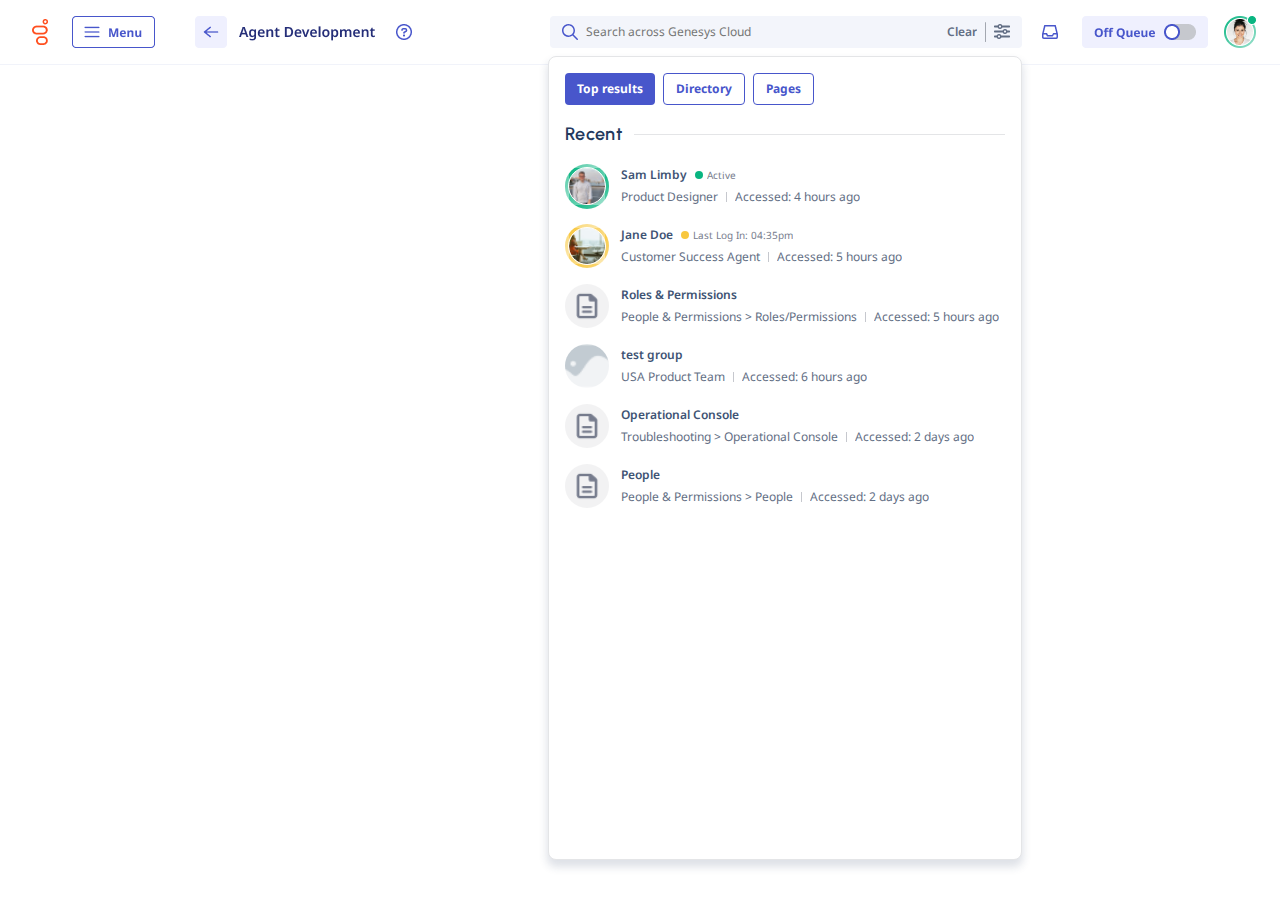
==== commit 080858da: "hover state" ====
--- a/index.html
+++ b/index.html
@@ -8,7 +8,7 @@
     <link rel="preconnect" href="https://fonts.googleapis.com">
     <link rel="preconnect" href="https://fonts.gstatic.com" crossorigin>
     <link href="https://fonts.googleapis.com/css2?family=Noto+Sans:ital,wght@0,100..900;1,100..900&family=Urbanist:ital,wght@0,100..900;1,100..900&display=swap" rel="stylesheet">
-    <title>Global Search Wireframe</title>
+    <title>Global Search Prototype</title>
 </head>
 <body>
     <script src="script.js"></script>
--- a/style.css
+++ b/style.css
@@ -223,8 +223,9 @@
     height: auto;
     flex-direction: column;
     align-items: center;
-    align-self: stretch;
+    justify-content: center;
     overflow: hidden;
+    box-sizing: border-box;
 }
 
 .customize_content-section {
@@ -549,6 +550,20 @@
     box-sizing: border-box;
 }
 
+.inline-row:hover {
+    display: flex;
+    width: 454px;
+    align-items: center;
+    gap: 8px;
+    align-self: stretch;
+    border-radius: 4px;
+    background: var(--color-cornflower-100, #F2F2F3);
+    padding: 8px 12px 8px 8px;
+    margin-left: 8px;
+    margin-right: 8px;
+    box-sizing: border-box;
+}
+
 .inline-row_nested {
     display: flex;
     align-items: center;
